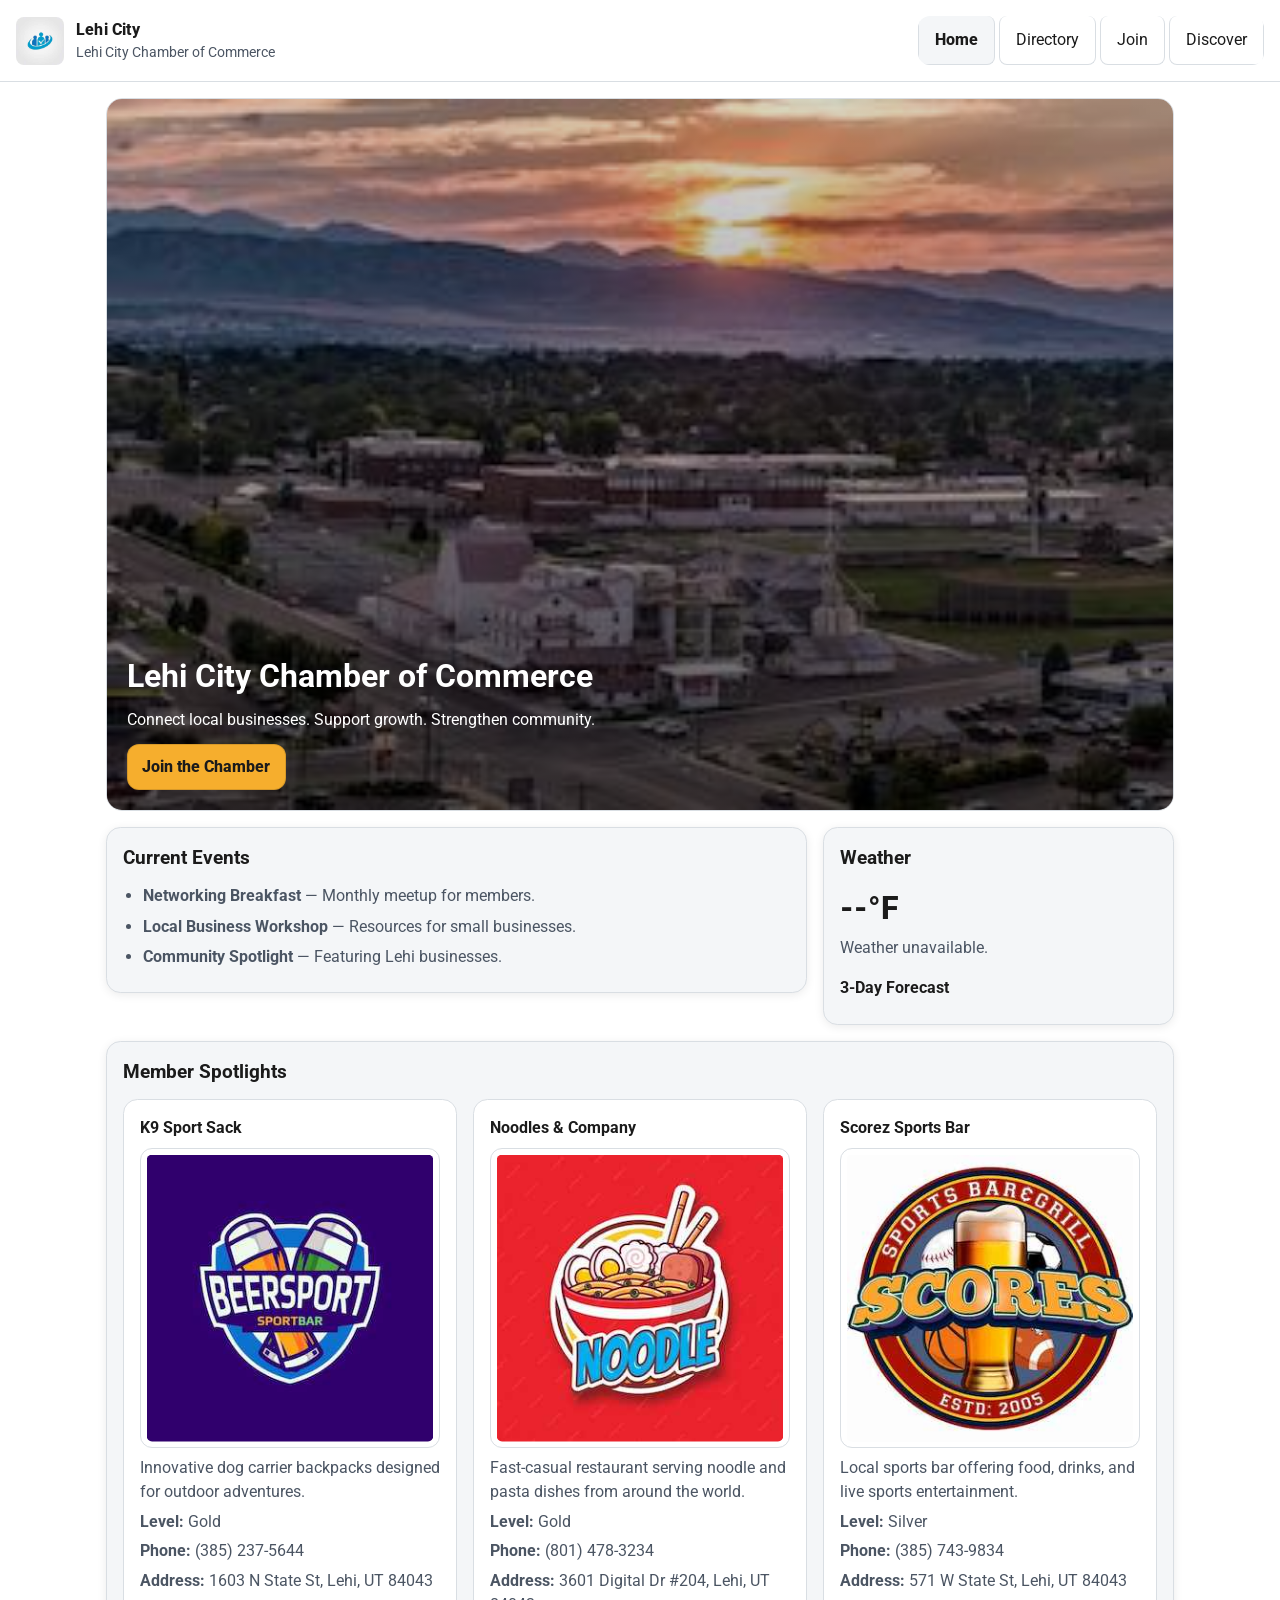
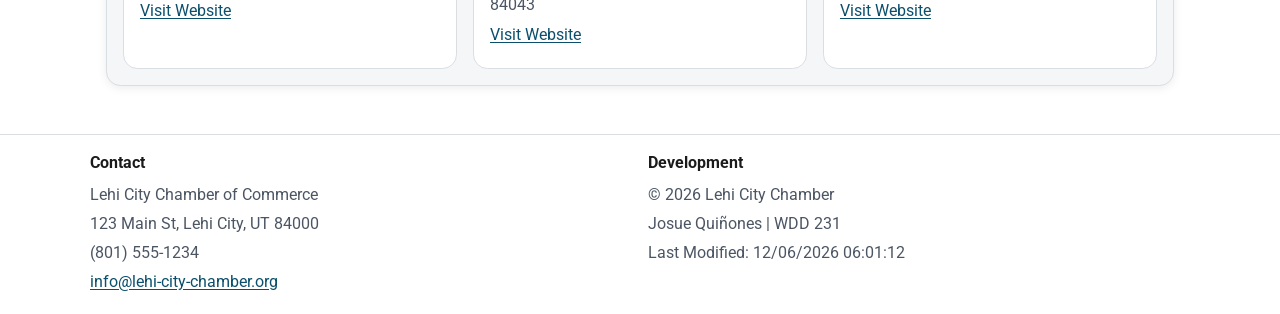
==== chamber/index.html @ 0034c047 "push de prueba" ====
<!doctype html>
<html lang="en-US">

<head>
    <meta charset="utf-8">
    <meta name="viewport" content="width=device-width, initial-scale=1">

    <title>Lehi City Chamber of Commerce | Home</title>
    <meta name="description"
        content="Welcome to the Lehi City Chamber of Commerce. Discover events, local business spotlights, and current weather in Lehi, Utah.">
    <meta name="author" content="Josue Quiñones">

    <!-- Open Graph -->
    <meta property="og:title" content="Lehi City Chamber of Commerce | Home">
    <meta property="og:description"
        content="Explore local events, weather, and featured chamber members in Lehi, Utah.">
    <meta property="og:image" content="https://josuequinones19.github.io/wdd231/chamber/images/og-home.webp">
    <meta property="og:url" content="https://josuequinones19.github.io/wdd231/chamber/index.html">
    <meta property="og:type" content="website">

    <!-- Favicon -->
    <link rel="icon" href="images/favicon.ico">

    <!-- Google Fonts (required) -->
    <link rel="preconnect" href="https://fonts.googleapis.com">
    <link rel="preconnect" href="https://fonts.gstatic.com" crossorigin>
    <link href="https://fonts.googleapis.com/css2?family=Roboto:wght@400;600;700&display=swap" rel="stylesheet">

    <!-- CSS -->
    <link rel="stylesheet" href="styles/normalize.css">
    <link rel="stylesheet" href="styles/small.css">
    <link rel="stylesheet" href="styles/larger.css">

    <!-- JS -->
    <script src="scripts/navigation.js" defer></script>
    <script src="scripts/getdates.js" defer></script>
    <script src="scripts/weather.js" defer></script>
    <script src="scripts/spotlights.js" defer></script>
</head>

<body>
    <header class="site-header">
        <div class="brand">
            <a href="index.html" class="brand-link">
                <img src="images/chamber-logo.jpg" alt="Lehi City Chamber of Commerce logo" width="48" height="48"
                    loading="eager" decoding="async">
                <div>
                    <p class="brand-name">Lehi City</p>
                    <p class="brand-tagline">Lehi City Chamber of Commerce</p>
                </div>
            </a>
        </div>

        <button id="menuButton" class="menu-button" aria-label="Open menu" aria-expanded="false">
            ☰
        </button>

        <nav class="site-nav">
            <ul id="navList" class="nav-list">
                <li><a href="index.html" aria-current="page">Home</a></li>
                <li><a href="directory.html">Directory</a></li>
                <li><a href="join.html">Join</a></li>
                <li><a href="discover.html">Discover</a></li>
            </ul>
        </nav>
    </header>

    <main class="page">
        <!-- HERO -->
        <section class="hero" aria-label="Hero">
            <picture>
                <!-- Cambia estos nombres si tu hero se llama diferente -->
                <source srcset="images/hero-large.jpg" media="(min-width: 768px)">
                <img src="images/hero-small.jpg" alt="Lehi City community and local businesses" width="1200"
                    height="600" loading="lazy" decoding="async">
            </picture>

            <div class="hero-content">
                <h1>Lehi City Chamber of Commerce</h1>
                <p>Connect local businesses. Support growth. Strengthen community.</p>
                <a class="cta-link" href="join.html">Join the Chamber</a>
            </div>
        </section>

        <!-- HOME CONTENT -->
        <div class="home-grid">
            <!-- CURRENT EVENTS -->
            <section class="card events" aria-label="Current events">
                <h2>Current Events</h2>
                <ul>
                    <li><strong>Networking Breakfast</strong> — Monthly meetup for members.</li>
                    <li><strong>Local Business Workshop</strong> — Resources for small businesses.</li>
                    <li><strong>Community Spotlight</strong> — Featuring Lehi businesses.</li>
                </ul>
            </section>

            <!-- WEATHER -->
            <section class="card weather" aria-label="Weather in Lehi">
                <h2>Weather</h2>

                <div class="weather-now">
                    <p class="temp">
                        <span id="current-temp">--</span><span id="temp-unit">°F</span>
                    </p>
                    <p id="weather-desc">Loading...</p>
                </div>

                <h3>3-Day Forecast</h3>
                <ul id="forecast" class="forecast" aria-label="Three day forecast"></ul>
            </section>

            <!-- SPOTLIGHTS -->
            <section class="card spotlights" aria-label="Member spotlights">
                <h2>Member Spotlights</h2>
                <div id="spotlight-container" class="spotlight-grid"></div>
            </section>
        </div>
    </main>

    <footer class="site-footer">
        <div class="footer-columns">
            <section>
                <h2 class="footer-title">Contact</h2>
                <p>Lehi City Chamber of Commerce</p>
                <p>123 Main St, Lehi City, UT 84000</p>
                <p>(801) 555-1234</p>
                <p><a href="mailto:info@lehi-city-chamber.org">info@lehi-city-chamber.org</a></p>
            </section>

            <section>
                <h2 class="footer-title">Development</h2>
                <p>&copy; <span id="currentYear"></span> Lehi City Chamber</p>
                <p>Josue Quiñones | WDD 231</p>
                <p>Last Modified: <span id="lastModified"></span></p>
            </section>
        </div>
    </footer>
</body>

</html>
---- chamber/styles/small.css ----
/* small.css - Lehi City Chamber of Commerce (mobile-first) */

:root {
    --bg: #ffffff;
    --text: #1b1b1b;
    --muted: #4b5563;
    --primary: #0b4f6c;
    /* deep blue */
    --accent: #f6ae2d;
    /* warm accent */
    --card: #f4f6f8;
    --border: #d9dee3;
    --shadow: 0 2px 10px rgba(0, 0, 0, 0.08);
}

*,
*::before,
*::after {
    box-sizing: border-box;
}

body {
    margin: 0;
    font-family: "Roboto", system-ui, -apple-system, "Segoe UI", Arial, sans-serif;
    background: var(--bg);
    color: var(--text);
    line-height: 1.5;
}

img {
    max-width: 100%;
    display: block;
}

a {
    color: var(--primary);
    text-decoration: underline;
    text-underline-offset: 2px;
}

a:hover {
    text-decoration: none;
}

.page {
    padding: 1rem;
    max-width: 1100px;
    margin: 0 auto;
}

h1 {
    margin: 0.25rem 0 0.75rem;
    font-size: 1.75rem;
}

/* ---------- Header / Nav ---------- */

.site-header {
    display: grid;
    grid-template-columns: 1fr auto;
    gap: 0.75rem;
    align-items: center;
    padding: 1rem;
    border-bottom: 1px solid var(--border);
    background: var(--bg);
}

.brand-link {
    display: flex;
    gap: 0.75rem;
    align-items: center;
    text-decoration: none;
    color: inherit;
}

.brand-link img {
    border-radius: 0.5rem;
}

.brand-name {
    margin: 0;
    font-weight: 800;
    letter-spacing: 0.2px;
}

.brand-tagline {
    margin: 0;
    color: var(--muted);
    font-size: 0.9rem;
}

.menu-button {
    font-size: 1.25rem;
    padding: 0.5rem 0.75rem;
    border: 1px solid var(--border);
    background: var(--bg);
    border-radius: 0.5rem;
    cursor: pointer;
}

.site-nav {
    grid-column: 1 / -1;
    min-height: 0;
}

/* mobile nav is hidden by default; JS toggles .open on #navList */
.nav-list {
    list-style: none;
    padding: 0;
    margin: 0.5rem 0 0;
    display: none;
    border: 1px solid var(--border);
    border-radius: 0.75rem;
    overflow: hidden;
    background: var(--bg);
}

.nav-list.open {
    display: block;
}

.nav-list a {
    display: block;
    padding: 0.75rem 1rem;
    text-decoration: none;
    color: var(--text);
    border-top: 1px solid var(--border);
}

.nav-list li:first-child a {
    border-top: none;
}

.nav-list a:hover {
    background: var(--card);
}

.nav-list a[aria-current="page"] {
    background: var(--card);
    font-weight: 800;
}

/* ---------- Home Page (Hero / Cards / Grid) ---------- */

.hero {
    position: relative;
    border-radius: 1rem;
    overflow: hidden;
    border: 1px solid var(--border);
    background: #000;
}

.hero picture img {
    width: 100%;
    height: auto;
    display: block;
}

/* subtle overlay for text readability */
.hero::after {
    content: "";
    position: absolute;
    inset: 0;
    background: linear-gradient(to top, rgba(0, 0, 0, 0.55), rgba(0, 0, 0, 0.15));
}

.hero-content {
    position: absolute;
    inset: 0;
    z-index: 1;
    display: grid;
    align-content: end;
    gap: 0.5rem;
    padding: 1rem;
    color: #fff;
}

.hero-content h1 {
    margin: 0;
    font-size: 1.6rem;
}

.hero-content p {
    margin: 0;
    max-width: 55ch;
}

.cta-link {
    display: inline-block;
    width: fit-content;
    margin-top: 0.25rem;
    padding: 0.6rem 0.9rem;
    border-radius: 0.75rem;
    background: var(--accent);
    color: #1b1b1b;
    text-decoration: none;
    font-weight: 800;
    border: 1px solid rgba(0, 0, 0, 0.12);
}

.cta-link:hover {
    filter: brightness(0.97);
}

.home-grid {
    display: grid;
    gap: 1rem;
    margin-top: 1rem;
}

.card {
    border: 1px solid var(--border);
    background: var(--card);
    border-radius: 0.9rem;
    padding: 1rem;
    box-shadow: var(--shadow);
}

.card h2 {
    margin: 0 0 0.75rem;
    font-size: 1.2rem;
}

.card h3 {
    margin: 1rem 0 0.5rem;
    font-size: 1rem;
}

.card ul {
    margin: 0;
    padding-left: 1.25rem;
}

.card li {
    margin: 0.4rem 0;
    color: var(--muted);
}

/* Weather */
.weather-now {
    display: grid;
    gap: 0.25rem;
    margin-bottom: 0.5rem;
}

.temp {
    margin: 0;
    font-size: 2rem;
    font-weight: 800;
    color: var(--text);
}

#weather-desc {
    margin: 0;
    color: var(--muted);
}

.forecast {
    list-style: none;
    padding: 0;
    margin: 0.5rem 0 0;
    display: grid;
    gap: 0.4rem;
}

.forecast li {
    padding: 0.5rem 0.75rem;
    border: 1px solid var(--border);
    border-radius: 0.75rem;
    background: #fff;
    color: var(--muted);
}

/* Spotlights */
.spotlight-grid {
    display: grid;
    gap: 1rem;
}

.spotlight-card {
    border: 1px solid var(--border);
    background: #fff;
    border-radius: 0.9rem;
    padding: 1rem;
}

.spotlight-card h3 {
    margin: 0 0 0.5rem;
}

.spotlight-card p {
    margin: 0.35rem 0;
    color: var(--muted);
}

.spotlight-card a {
    word-break: break-word;
}

.spotlight-card img {
    width: 100%;
    height: auto;
    border: 1px solid var(--border);
    border-radius: 0.75rem;
    background: #fff;
    padding: 0.35rem;
    margin: 0.5rem 0;
}

/* ---------- Controls ---------- */

.directory-controls {
    display: flex;
    gap: 0.5rem;
    margin: 0.75rem 0 1rem;
}

.view-btn {
    border: 1px solid var(--border);
    background: var(--bg);
    padding: 0.5rem 0.75rem;
    border-radius: 0.5rem;
    cursor: pointer;
}

.view-btn[aria-pressed="true"] {
    border-color: var(--primary);
    box-shadow: 0 0 0 2px rgba(11, 79, 108, 0.15);
}

/* ---------- Members (Grid/List) ---------- */

.members {
    display: grid;
    gap: 1rem;
}

/* mobile default: 1 column grid */
.members.grid {
    grid-template-columns: 1fr;
}

.member-card {
    border: 1px solid var(--border);
    background: var(--card);
    border-radius: 0.9rem;
    padding: 1rem;
    box-shadow: var(--shadow);
}

.member-card h2 {
    margin: 0.75rem 0 0.25rem;
    font-size: 1.1rem;
}

.member-card p {
    margin: 0.25rem 0;
    color: var(--muted);
}

.member-card a {
    word-break: break-word;
}

/* Stable layout WITHOUT forcing a fixed height (better image quality) */
.member-card img {
    width: 100%;
    aspect-ratio: 3 / 2;
    /* reserves space -> reduces CLS */
    height: auto;
    /* keeps natural rendering */
    object-fit: contain;
    /* keeps logos intact */
    background: #fff;
    border: 1px solid var(--border);
    border-radius: 0.6rem;
    padding: 0.25rem;
    /* smaller padding = sharper look */
}

/* List view layout */
.members.list {
    grid-template-columns: 1fr;
}

.members.list .member-card {
    display: grid;
    grid-template-columns: 90px 1fr;
    gap: 0.9rem;
    align-items: center;
}

.members.list .member-card img {
    display: block;
    width: 90px;
    height: 90px;
    object-fit: contain;
    background: #fff;
    border: 1px solid var(--border);
    border-radius: 0.6rem;
    padding: 0.25rem;
}

/* ---------- Footer ---------- */

.site-footer {
    margin-top: 2rem;
    padding: 1rem;
    border-top: 1px solid var(--border);
    background: var(--bg);
}

.footer-columns {
    max-width: 1100px;
    margin: 0 auto;
    display: grid;
    gap: 1rem;
}

.footer-title {
    font-size: 1rem;
    margin: 0 0 0.5rem;
}

.site-footer p {
    margin: 0.3rem 0;
    color: var(--muted);
}

.site-footer a {
    color: var(--primary);
}

/* ---- CLS FIX: reserve space for footer dynamic text ---- */
#currentYear {
    display: inline-block;
    min-width: 4ch;
}

#lastModified {
    display: inline-block;
    min-width: 24ch;
}
---- chamber/styles/larger.css ----
/* larger.css - Lehi City Chamber of Commerce (larger views) */

@media only screen and (min-width: 32rem) {

    /* Header / Nav */
    .site-header {
        grid-template-columns: auto 1fr;
    }

    .menu-button {
        display: none;
    }

    .site-nav {
        grid-column: auto;
        justify-self: end;
    }

    .nav-list {
        display: flex;
        gap: 0.25rem;
        border: none;
        margin: 0;
        align-items: center;
    }

    .nav-list a {
        border: 1px solid var(--border);
        border-radius: 0.5rem;
        border-top: none;
        /* overrides mobile vertical borders */
        white-space: nowrap;
        /* prevents ugly wrapping */
    }

    /* Home layout */
    .home-grid {
        grid-template-columns: 2fr 1fr;
        align-items: start;
    }

    /* Make spotlights span full width below the first row */
    .spotlights {
        grid-column: 1 / -1;
    }

    /* Spotlight cards in columns on larger views */
    .spotlight-grid {
        grid-template-columns: repeat(3, 1fr);
    }

    /* Hero spacing: give the content a bit more room on wider screens */
    .hero-content {
        padding: 1.25rem;
    }

    /* Directory members grid */
    .members.grid {
        grid-template-columns: repeat(2, 1fr);
    }

    /* Footer */
    .footer-columns {
        grid-template-columns: 1fr 1fr;
        align-items: start;
    }
}

@media only screen and (min-width: 64rem) {

    /* Directory members grid */
    .members.grid {
        grid-template-columns: repeat(3, 1fr);
    }

    /* Optional: slightly larger hero text on big screens */
    .hero-content h1 {
        font-size: 2rem;
    }
}
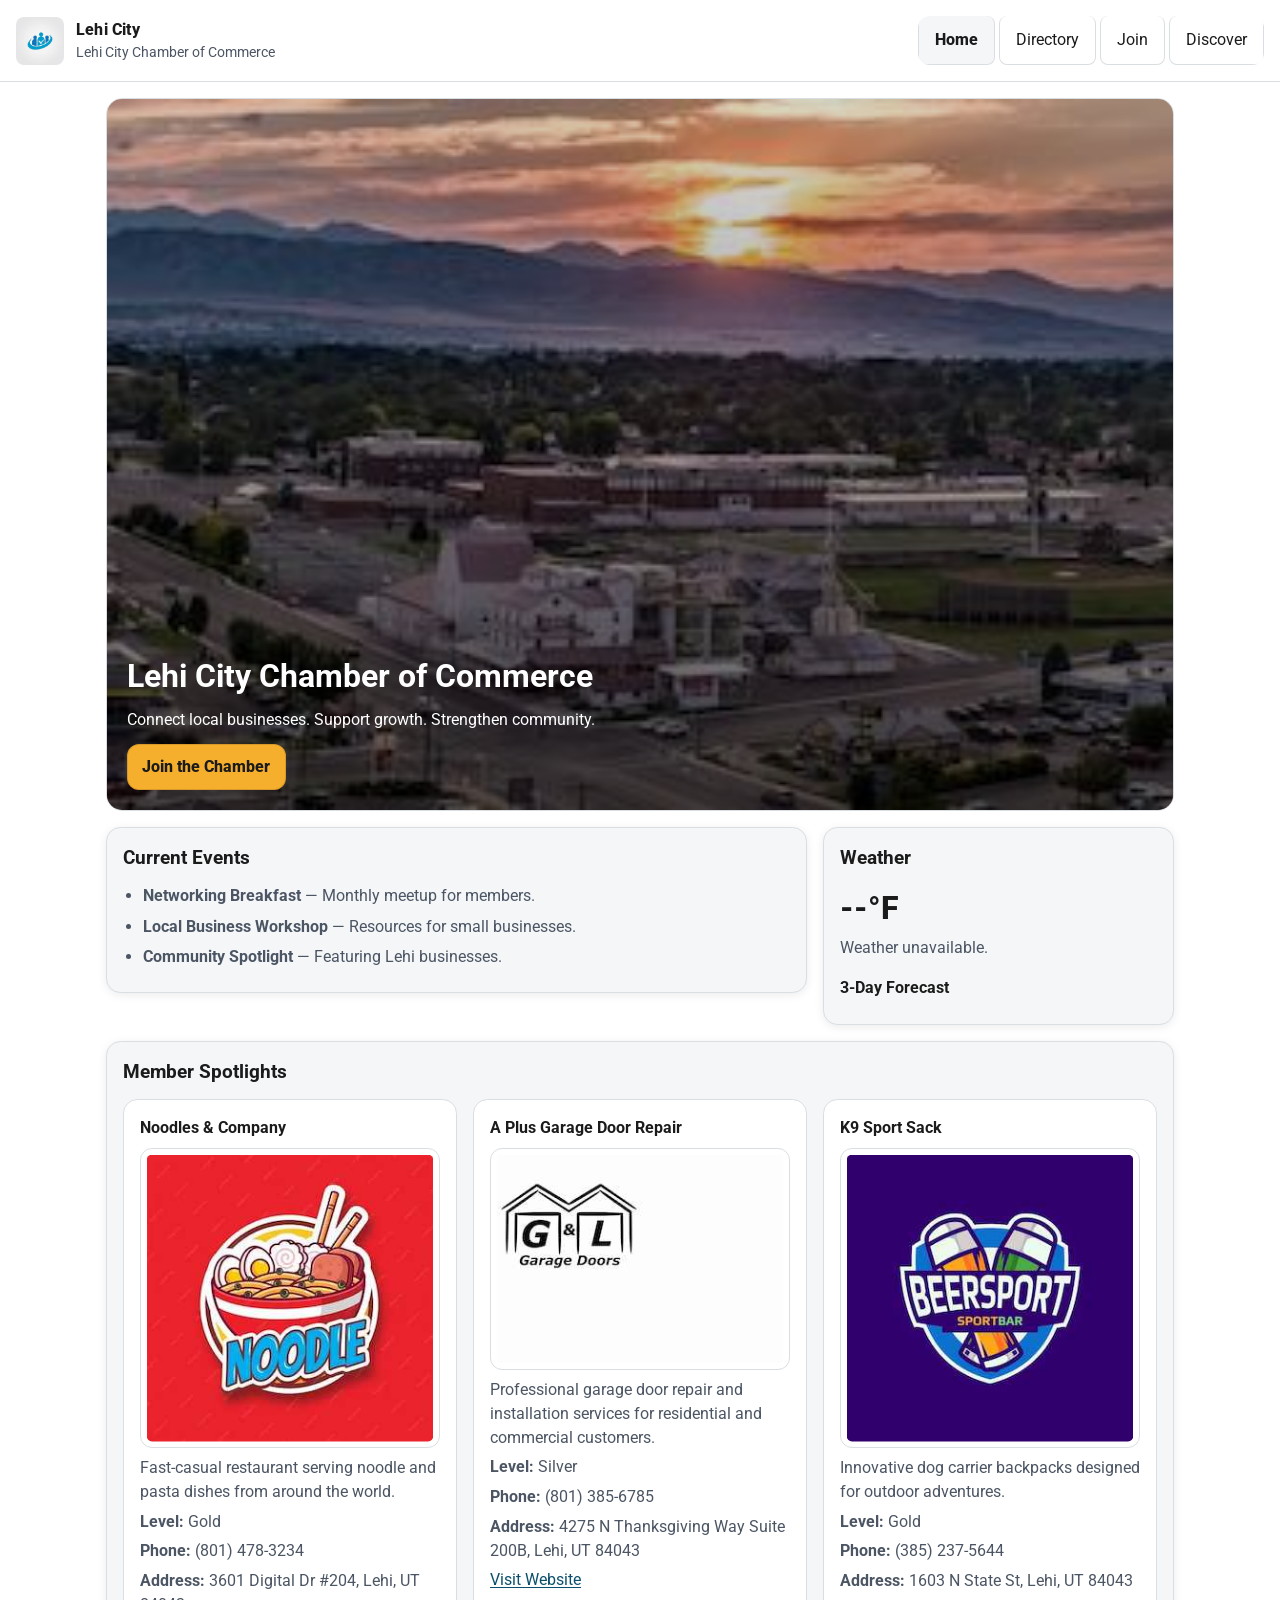
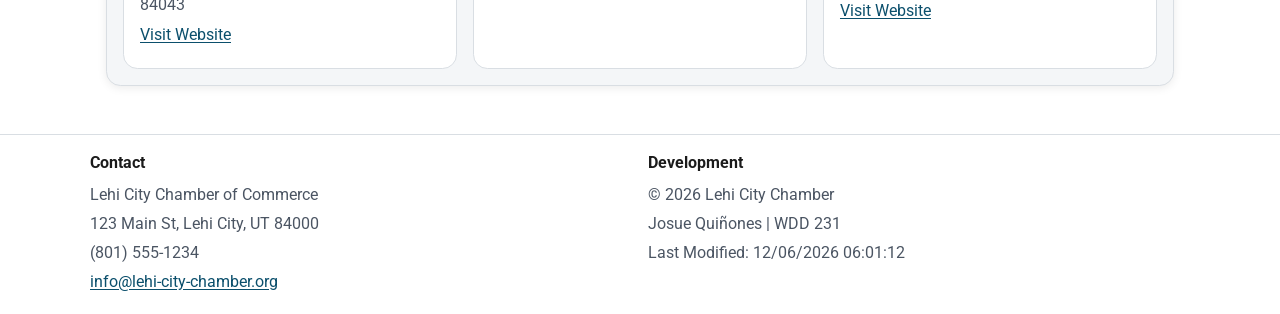
==== commit c51a0ff0: "segundo push faltaria uno mas de audit page" ====
--- a/chamber/index.html
+++ b/chamber/index.html
@@ -5,13 +5,13 @@
     <meta charset="utf-8">
     <meta name="viewport" content="width=device-width, initial-scale=1">
 
-    <title>Lehi City Chamber of Commerce | Home</title>
+    <title>Lehi City Chamber of Commerce | Home Page</title>
     <meta name="description"
         content="Welcome to the Lehi City Chamber of Commerce. Discover events, local business spotlights, and current weather in Lehi, Utah.">
     <meta name="author" content="Josue Quiñones">
 
     <!-- Open Graph -->
-    <meta property="og:title" content="Lehi City Chamber of Commerce | Home">
+    <meta property="og:title" content="Lehi City Chamber of Commerce – Home Page">
     <meta property="og:description"
         content="Explore local events, weather, and featured chamber members in Lehi, Utah.">
     <meta property="og:image" content="https://josuequinones19.github.io/wdd231/chamber/images/og-home.webp">
